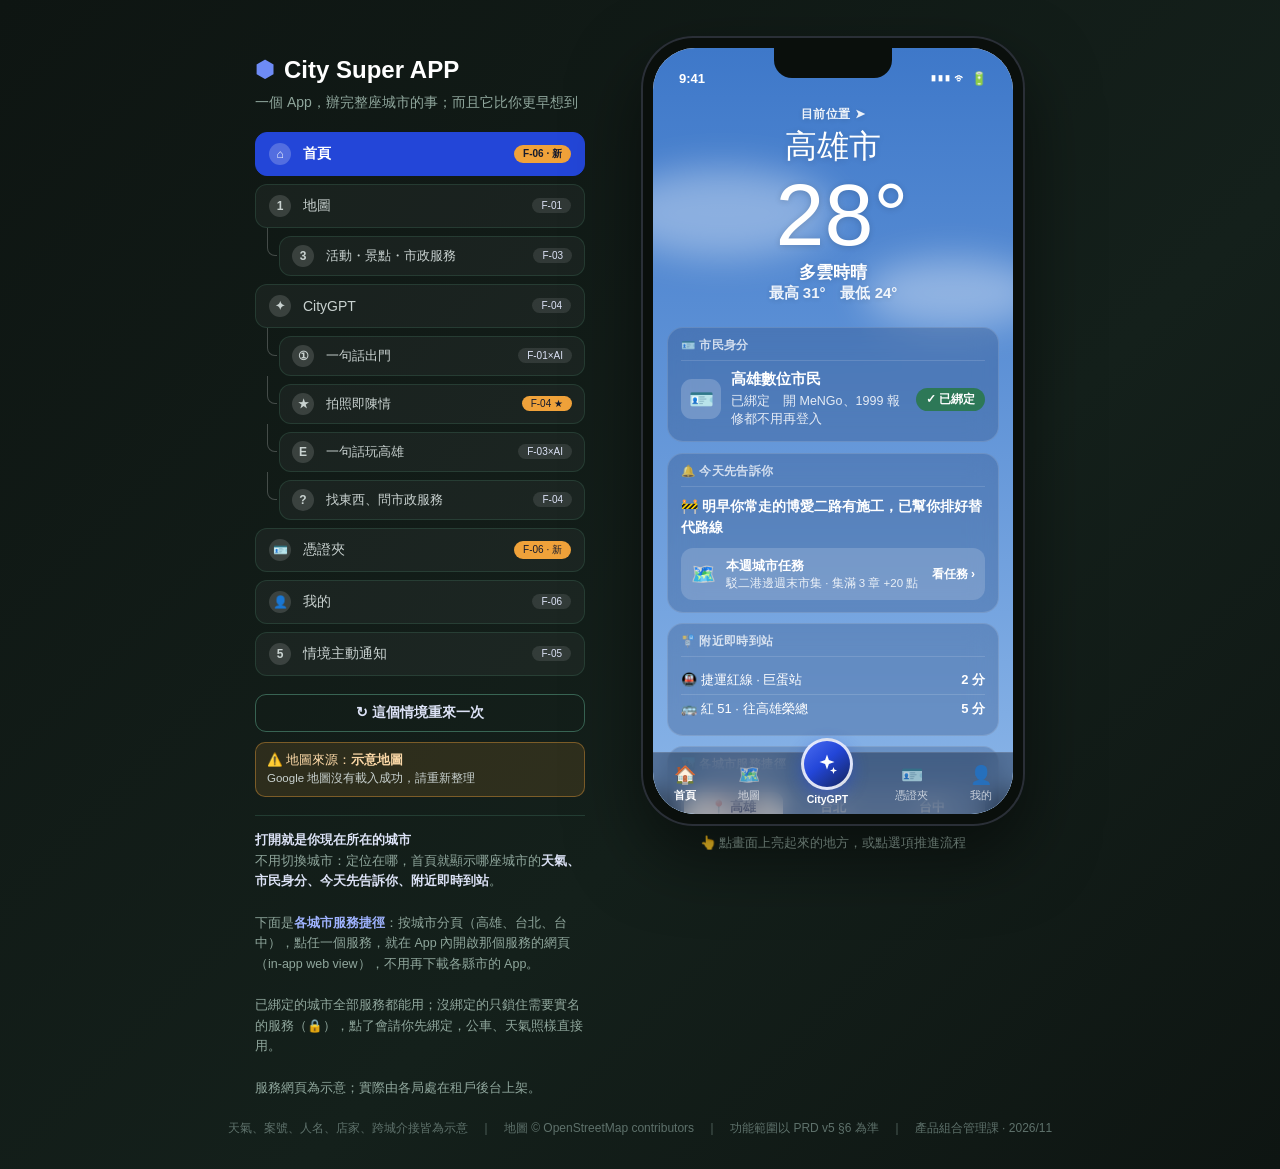
==== v15/index.html @ 745fcd4d "新增 v15 預覽（/v15/）：各城市服務捷徑沿用新版型、顏色換回藍色玻璃；其他版本不動" ====
<!DOCTYPE html>
<html lang="zh-Hant">
<head>
<meta charset="UTF-8">
<meta name="viewport" content="width=device-width,initial-scale=1.0">
<meta name="robots" content="noindex, nofollow">
<title>City Super APP · 第一版 MVP 互動示意</title>
<link rel="stylesheet" href="base.css">
<link rel="stylesheet" href="motion.css">
<link rel="stylesheet" href="app.css">
<link rel="stylesheet" href="chat.css">
<link rel="stylesheet" href="skin.css">
</head>
<body class="app-body">
<div class="stage">
  <aside class="side">
    <div class="side-brand"><span class="logo">⬢</span> City Super APP</div>
    <p class="side-tag">一個 App，辦完整座城市的事；而且它比你更早想到</p>
    <nav class="side-nav" id="sideNav"></nav>
    <div class="side-ctrl"><button id="btnReplay">↻ 這個情境重來一次</button></div>
    <div class="side-note" id="sideNote"></div>
  </aside>
  <div class="phone-wrap">
    <div class="phone" id="phone">
      <div class="notch"></div>
      <div class="scr" id="screen"></div>
    </div>
    <div class="phone-hint" id="hint">👆 點畫面上亮起來的地方，或點選項推進流程</div>
  </div>
</div>
<footer class="app-foot">天氣、案號、人名、店家、跨城介接皆為示意　｜　地圖 © OpenStreetMap contributors　｜　功能範圍以 PRD v5 §6 為準　｜　產品組合管理課 · 2026/11</footer>
<script src="../maps_key.js"></script>
<script src="core.js"></script>
<script src="city_wallet_me.js"></script>
<script src="screens.js"></script>
<script src="quest.js"></script>
<script src="ask.js"></script>
<script src="gmap.js"></script>
<script src="gmap_scenes.js"></script>
<script src="boot.js"></script>
</body>
</html>
---- v15/base.css ----
/* City Super APP · MVP 六件事畫面示意
   設計 token 對齊 CityGPT 設計系統：主色翠綠 #2346D8、深藍 #13235A、PingFang TC */
:root{
  --green:#2346D8; --green-d:#1C3BB8; --green-bg:#E8EDFF;
  --blue:#2E7DF2; --blue-d:#1B5FC4; --blue-bg:#EAF2FE;
  --red:#E05A6F; --red-bg:#FCEBEE; --orange:#F0922A; --orange-bg:#FDF0E2;
  --navy:#13235A; --navy2:#1A2F6E; --ink:#1E293B; --slate:#475569; --mute:#64748B;
  --line:#E2E8F0; --card:#F8FAFC; --bg:#0F172A;
}
*{box-sizing:border-box;margin:0;padding:0}
body{font-family:"PingFang TC","Noto Sans TC","Microsoft JhengHei",sans-serif;background:var(--bg);color:#fff;-webkit-font-smoothing:antialiased}
.page-head{max-width:1280px;margin:0 auto;padding:48px 32px 8px}
.eyebrow{color:var(--green);font-weight:700;letter-spacing:.12em;font-size:13px}
.page-head h1{font-size:34px;margin:10px 0 8px}
.page-head p{color:#AEBBDD;font-size:15px}
.grid{max-width:1280px;margin:0 auto;padding:28px 32px 24px;display:grid;grid-template-columns:repeat(3,1fr);gap:36px 28px}
.page-foot{max-width:1280px;margin:0 auto;padding:8px 32px 48px;color:#64748B;font-size:12px}

/* 單一畫面模式（截圖用） */
body.only{background:transparent}
body.only .page-head,body.only .page-foot,body.only .caption{display:none}
body.only .grid{display:block;padding:0;max-width:none}
body.only .item{width:384px}

.item{display:flex;flex-direction:column;align-items:center}
.phone{width:384px;height:790px;border-radius:52px;background:#0B1022;padding:12px;box-shadow:0 0 0 2px #2A3557,0 24px 60px rgba(0,0,0,.45);position:relative}
.scr{width:100%;height:100%;border-radius:42px;overflow:hidden;background:#fff;color:var(--ink);position:relative;display:flex;flex-direction:column}
.notch{position:absolute;top:12px;left:50%;transform:translateX(-50%);width:118px;height:30px;background:#0B1022;border-radius:0 0 18px 18px;z-index:5}
.sb{height:44px;flex:none;display:flex;justify-content:space-between;align-items:flex-end;padding:0 26px 6px;font-size:13px;font-weight:700;color:var(--ink);z-index:4}
.sb.light{color:#fff}
.body{flex:1;overflow:hidden;position:relative;display:flex;flex-direction:column}
.tabs{height:62px;flex:none;border-top:1px solid var(--line);display:flex;justify-content:space-around;align-items:center;font-size:10.5px;color:var(--mute);background:#fff}
.tabs div{display:flex;flex-direction:column;align-items:center;gap:3px}
.tabs i{font-style:normal;font-size:18px}
.tabs .on{color:var(--green-d);font-weight:700}

/* 通用元件 */
.ttl{font-size:19px;font-weight:800;padding:6px 18px 2px}
.sub{font-size:12.5px;color:var(--mute);padding:0 18px 10px}
.card{background:#fff;border:1px solid var(--line);border-radius:16px;padding:12px 14px;box-shadow:0 2px 8px rgba(15,23,42,.06)}
.pill{display:inline-flex;align-items:center;gap:4px;border-radius:999px;padding:3px 9px;font-size:11px;font-weight:700}
.p-green{background:var(--green-bg);color:var(--green-d)} .p-blue{background:var(--blue-bg);color:var(--blue-d)}
.p-red{background:var(--red-bg);color:#B83A52} .p-orange{background:var(--orange-bg);color:#C06A12} .p-gray{background:#EEF2F7;color:var(--slate)}
.btn{display:flex;align-items:center;justify-content:center;gap:6px;border-radius:14px;height:46px;font-weight:800;font-size:15px}
.btn-green{background:var(--green);color:#fff} .btn-ghost{background:#fff;color:var(--green-d);border:1.5px solid var(--green)}
.btn-red{background:#fff;color:#B83A52;border:1.5px solid var(--red)}
.row{display:flex;align-items:center;gap:8px}
.mt6{margin-top:6px}.mt8{margin-top:8px}.mt10{margin-top:10px}.mt12{margin-top:12px}
.small{font-size:11.5px;color:var(--mute)}
.src{font-size:10.5px;color:var(--mute);margin-top:6px}
.src b{color:var(--green-d)}

/* F-01 地圖 */
.map{position:absolute;inset:0;background-size:cover;background-position:center}
.map::after{content:"";position:absolute;inset:0;background:linear-gradient(180deg,rgba(255,255,255,.0) 40%,rgba(255,255,255,.0) 100%)}
.map svg{position:absolute;inset:0;width:100%;height:100%}
.search{position:absolute;top:8px;left:14px;right:14px;background:#fff;border-radius:16px;box-shadow:0 6px 20px rgba(15,23,42,.18);padding:10px 12px;z-index:3}
.search .l{display:flex;align-items:center;gap:8px;font-size:13.5px;padding:3px 0}
.dot{width:10px;height:10px;border-radius:50%}
.sheet{position:absolute;left:0;right:0;bottom:0;background:#fff;border-radius:22px 22px 0 0;box-shadow:0 -8px 24px rgba(15,23,42,.15);padding:10px 16px 14px;z-index:3}
.grab{width:42px;height:5px;border-radius:3px;background:#CBD5E1;margin:0 auto 10px}
.route{border:1.5px solid var(--line);border-radius:14px;padding:10px 12px;margin-top:8px}
.route.best{border-color:var(--green);background:#EEF2FF}
.leg{display:inline-flex;align-items:center;gap:3px;border-radius:7px;padding:2px 6px;font-size:11.5px;font-weight:800;color:#fff}
.eta{font-size:22px;font-weight:900;color:var(--ink)}
.live{color:var(--green-d);font-weight:800;font-size:12px}

/* F-02 乘車碼 */
.ticket{margin:4px 16px 0;border-radius:22px;background:linear-gradient(160deg,#1A2F6E,#13235A);color:#fff;padding:16px;position:relative;overflow:hidden}
.ticket::before{content:"";position:absolute;right:-40px;top:-40px;width:160px;height:160px;border-radius:50%;background:rgba(35,70,216,.25)}
.qrbox{background:#fff;border-radius:18px;margin:14px auto 0;width:236px;padding:14px;position:relative}
.qr{display:grid;grid-template-columns:repeat(25,1fr);gap:0;width:208px;height:208px}
.qr i{display:block}
.qr i.on{background:#0F172A}
.ring{position:absolute;right:-14px;top:-14px;width:54px;height:54px;border-radius:50%;background:conic-gradient(var(--green) 0 70%,#E2E8F0 70% 100%);display:flex;align-items:center;justify-content:center}
.ring span{width:42px;height:42px;border-radius:50%;background:#fff;display:flex;align-items:center;justify-content:center;font-weight:900;color:var(--green-d);font-size:15px}

/* F-03 活動頁 */
.hero-img{height:150px;background-size:cover;background-position:center;position:relative}
.hero-img .tag{position:absolute;left:14px;bottom:12px}
.tiles{display:grid;grid-template-columns:repeat(3,1fr);gap:8px;margin-top:10px}
.tile{border-radius:14px;padding:10px 6px;text-align:center;font-size:11.5px;font-weight:700;background:var(--card);border:1px solid var(--line)}
.tile b{display:block;font-size:20px;margin-bottom:3px}
.toast{position:absolute;left:16px;right:16px;bottom:74px;background:var(--navy);color:#fff;border-radius:16px;padding:12px 14px;box-shadow:0 10px 26px rgba(15,23,42,.35);z-index:6;font-size:13px}

/* F-04 對話 */
.chat{flex:1;padding:6px 14px;display:flex;flex-direction:column;gap:9px;background:#F6F8FB}
.me{align-self:flex-end;background:var(--green);color:#fff;border-radius:18px 18px 4px 18px;padding:9px 12px;font-size:13.5px;max-width:78%}
.ai{align-self:flex-start;background:#fff;border:1px solid var(--line);border-radius:18px 18px 18px 4px;padding:10px 12px;font-size:13px;max-width:88%;line-height:1.5}
.ai .who{font-size:10.5px;font-weight:800;color:var(--green-d);margin-bottom:3px}
.lost{display:flex;gap:9px;align-items:center;border:1px solid var(--line);border-radius:12px;padding:8px;margin-top:7px;background:#fff}
.lost .ic{width:36px;height:36px;border-radius:10px;background:#EEF2F7;display:flex;align-items:center;justify-content:center;font-size:18px}
.inputbar{flex:none;display:flex;gap:8px;align-items:center;padding:8px 12px;border-top:1px solid var(--line);background:#fff}
.inputbar .box{flex:1;height:38px;border-radius:19px;background:#F1F5F9;display:flex;align-items:center;padding:0 14px;font-size:12.5px;color:var(--mute)}
.mic{width:38px;height:38px;border-radius:50%;background:var(--green);color:#fff;display:flex;align-items:center;justify-content:center;font-size:17px}
.fallback{display:flex;gap:6px;margin-top:8px}
.fallback span{flex:1;text-align:center;border-radius:10px;padding:7px 4px;font-size:11.5px;font-weight:800}

/* F-05 鎖定畫面 */
.lock{position:absolute;inset:0;background:linear-gradient(170deg,#1A2F6E 0%,#0E1B48 55%,#132B5A 100%)}
.clock{color:#fff;text-align:center;margin-top:46px}
.clock .d{font-size:14px;opacity:.85}
.clock .t{font-size:72px;font-weight:300;letter-spacing:-2px;line-height:1}
.noti{margin:0 12px 10px;background:rgba(255,255,255,.92);border-radius:20px;padding:11px 13px;color:var(--ink);box-shadow:0 8px 20px rgba(0,0,0,.25)}
.noti .h{display:flex;align-items:center;gap:7px;font-size:11.5px;color:var(--mute);font-weight:700}
.noti .h .app{width:22px;height:22px;border-radius:6px;background:var(--green);color:#fff;display:flex;align-items:center;justify-content:center;font-size:12px;font-weight:900}
.noti .t{font-weight:800;font-size:14px;margin-top:6px}
.noti .c{font-size:12.5px;color:var(--slate);margin-top:3px;line-height:1.45}
.noti .acts{display:flex;gap:6px;margin-top:9px}
.noti .acts span{flex:1;text-align:center;background:#EEF2F7;border-radius:10px;padding:7px 2px;font-size:12px;font-weight:800;color:var(--ink)}
.noti .acts span.pri{background:var(--green);color:#fff}

/* F-06 綁定 */
.citysw{display:flex;gap:8px;padding:0 16px;margin-top:2px}
.city{flex:1;border-radius:14px;padding:10px;border:1.5px solid var(--line);font-size:13px;font-weight:800;background:#fff}
.city.on{border-color:var(--green);background:#EEF2FF}
.mini{display:grid;grid-template-columns:repeat(4,1fr);gap:8px;padding:12px 16px 0}
.mini div{text-align:center;font-size:11px;font-weight:700;color:var(--slate)}
.mini b{display:flex;width:54px;height:54px;margin:0 auto 5px;border-radius:16px;align-items:center;justify-content:center;font-size:24px;background:var(--card);border:1px solid var(--line)}
.scrim{position:absolute;inset:0;background:rgba(15,23,42,.45);z-index:5}
.bsheet{position:absolute;left:0;right:0;bottom:0;background:#fff;border-radius:24px 24px 0 0;padding:12px 18px 18px;z-index:6}
.field{display:flex;justify-content:space-between;align-items:center;border-bottom:1px solid var(--line);padding:8px 0;font-size:13px}
.field .ok{color:var(--green-d);font-weight:800}
.field .no{color:var(--mute)}

/* 說明欄 */
.caption{width:384px;margin-top:16px}
.cap-h{display:flex;align-items:center;gap:8px}
.cap-f{background:var(--green);color:#fff;border-radius:8px;padding:2px 8px;font-weight:900;font-size:13px}
.cap-t{font-size:18px;font-weight:800}
.cap-d{color:#C7D2EE;font-size:13.5px;margin-top:8px;line-height:1.55}
.cap-k{margin-top:8px;font-size:12.5px;color:#8FA0C8;line-height:1.55}
.cap-k b{color:#9FB3FF}
---- v15/motion.css ----
/* City Super APP · MVP 六件事動態版（疊在 mvp.css 之上）
   動畫原則：只動 transform 與 opacity；進場 ease-out；UI 動畫 < 300ms，流程節奏另外控制。 */
:root{ --eo:cubic-bezier(.23,1,.32,1); --io:cubic-bezier(.77,0,.175,1); --dr:cubic-bezier(.32,.72,0,1); }

.live-head{display:flex;align-items:flex-end;justify-content:space-between;gap:24px;flex-wrap:wrap}
.live-ctrl{display:flex;gap:10px}
.live-ctrl button{font-family:inherit;font-size:14px;font-weight:800;border-radius:12px;padding:10px 16px;border:1.5px solid #2346D8;background:transparent;color:#9FB3FF;cursor:pointer;transition:transform .12s var(--eo)}
.live-ctrl button.pri{background:#2346D8;color:#fff}
.live-ctrl button:active{transform:scale(.97)}

/* 每支手機下方的步驟列 */
.steps{width:384px;margin-top:14px;display:flex;gap:6px}
.steps i{flex:1;height:4px;border-radius:2px;background:#2A3557;overflow:hidden;position:relative}
.steps i.done{background:#2346D8}
.steps i.on::after{content:"";position:absolute;inset:0;background:#2346D8;transform-origin:left;animation:stepfill var(--d,1800ms) linear forwards}
@keyframes stepfill{from{transform:scaleX(0)}to{transform:scaleX(1)}}
.steplab{width:384px;margin-top:8px;min-height:22px;font-size:14px;font-weight:800;color:#fff}
.steplab small{color:#9FB3FF;font-weight:900;margin-right:6px}
.replay{margin-top:10px;font-family:inherit;font-size:12.5px;font-weight:800;color:#AEBBDD;background:transparent;border:1px solid #2A3557;border-radius:10px;padding:6px 12px;cursor:pointer}
.replay:active{transform:scale(.97)}

/* 通用進場 */
.fx{opacity:0;transform:translateY(10px);transition:opacity .32s var(--eo),transform .32s var(--eo)}
.fx.in{opacity:1;transform:none}
.fx-up{transform:translateY(105%);transition:transform .42s var(--dr)}
.fx-up.in{transform:none}
.fx-down{opacity:0;transform:translateY(-18px) scale(.97);transition:opacity .3s var(--eo),transform .3s var(--eo)}
.fx-down.in{opacity:1;transform:none}
.fx-pop{opacity:0;transform:scale(.6);transition:opacity .22s var(--eo),transform .32s cubic-bezier(.34,1.56,.64,1)}
.fx-pop.in{opacity:1;transform:none}
.fx-right{transform:translateX(100%);transition:transform .38s var(--dr)}
.fx-right.in{transform:none}
.press{transform:scale(.96);transition:transform .1s var(--eo)}
.glow{box-shadow:0 0 0 4px rgba(35,70,216,.35)}
.pulse{animation:pulse 1.1s var(--eo) infinite}
@keyframes pulse{0%{box-shadow:0 0 0 0 rgba(35,70,216,.55)}100%{box-shadow:0 0 0 14px rgba(35,70,216,0)}}

/* F-01 */
.route-path{stroke-dasharray:1;stroke-dashoffset:1;transition:stroke-dashoffset 1.1s var(--io)}
.route-path.in{stroke-dashoffset:0}
.caret{display:inline-block;width:2px;height:15px;background:#2346D8;margin-left:2px;vertical-align:-2px;animation:blink 1s steps(1) infinite}
@keyframes blink{50%{opacity:0}}
.eta-tick{transition:color .2s}

/* F-02 */
.qr{transition:opacity .18s var(--eo)}
.qr.flash{opacity:.15}
.offline-bar{position:absolute;left:0;right:0;top:0;height:64px;z-index:6;background:#13235A;color:#fff;padding:0 18px;display:flex;align-items:center;font-size:13.5px;font-weight:800}
.tog{width:44px;height:26px;border-radius:13px;background:#CBD5E1;position:relative;transition:background .2s}
.tog::after{content:"";position:absolute;left:3px;top:3px;width:20px;height:20px;border-radius:50%;background:#fff;transition:transform .22s var(--eo)}
.tog.on{background:#2346D8}.tog.on::after{transform:translateX(18px)}
.shot{position:absolute;inset:0;background:#fff;opacity:0;z-index:7;pointer-events:none;transition:opacity .12s}
.shot.in{opacity:.85}

/* F-03 */
.pin{position:absolute;transform-origin:50% 100%}
.pin b{display:flex;align-items:center;justify-content:center;width:34px;height:34px;border-radius:50% 50% 50% 0;transform:rotate(-45deg);box-shadow:0 4px 10px rgba(0,0,0,.25)}
.pin b span{transform:rotate(45deg);font-size:16px}
.pin .lab{position:absolute;left:40px;top:4px;white-space:nowrap;background:#fff;border-radius:8px;padding:3px 8px;font-size:11.5px;font-weight:800;box-shadow:0 3px 10px rgba(0,0,0,.18)}
.page{position:absolute;inset:0;background:#fff;z-index:5;display:flex;flex-direction:column}
.stamp{transition:transform .25s cubic-bezier(.34,1.56,.64,1),background .2s}
.stamp.got{background:#E8EDFF;border-color:#2346D8;transform:scale(1.04)}

/* F-04 */
.chat{overflow-y:auto;scrollbar-width:none}
.chat::-webkit-scrollbar{display:none}
.typing{align-self:flex-start;background:#fff;border:1px solid #E2E8F0;border-radius:16px;padding:10px 14px;display:flex;gap:4px}
.typing i{width:6px;height:6px;border-radius:50%;background:#94A3B8;animation:tdot 1s infinite}
.typing i:nth-child(2){animation-delay:.15s}.typing i:nth-child(3){animation-delay:.3s}
@keyframes tdot{0%,60%,100%{transform:none;opacity:.5}30%{transform:translateY(-4px);opacity:1}}
.wave{display:flex;align-items:center;gap:3px;height:20px}
.wave i{width:3px;border-radius:2px;background:#2346D8;animation:wv .8s ease-in-out infinite}
.wave i:nth-child(2n){animation-delay:.12s}.wave i:nth-child(3n){animation-delay:.24s}
@keyframes wv{0%,100%{height:5px}50%{height:18px}}
.photo{width:150px;height:100px;border-radius:12px;background-size:cover;background-position:center}

/* F-05 */
.notis{display:flex;flex-direction:column}
.shake{animation:shake .4s var(--eo)}
@keyframes shake{0%,100%{transform:none}25%{transform:translateX(-3px)}75%{transform:translateX(3px)}}

/* F-06 */
.mini div b{transition:transform .2s var(--eo)}
.swap{opacity:0;transform:scale(.85)}
.mini div{transition:opacity .2s var(--eo),transform .2s var(--eo)}
.city{transition:border-color .2s,background .2s}
.chk{transition:opacity .2s,transform .25s cubic-bezier(.34,1.56,.64,1);opacity:0;transform:scale(.4)}
.chk.in{opacity:1;transform:none}
.miniapp{position:absolute;inset:0;z-index:8;background:#fff;display:flex;flex-direction:column}
.miniapp .bar{background:#13235A;color:#fff;padding:12px 16px;font-weight:800;font-size:14px;display:flex;align-items:center;gap:8px}

@media (prefers-reduced-motion: reduce){
  .fx,.fx-up,.fx-down,.fx-pop,.fx-right,.route-path,.chk{transition:opacity .2s !important;transform:none !important}
  .pulse,.wave i,.typing i,.shake{animation:none !important}
}
@media (max-width:1240px){ .grid{grid-template-columns:repeat(2,1fr)} }
@media (max-width:840px){ .grid{grid-template-columns:1fr} }

/* 動態版單支模式：深色背景，步驟文字才看得見（靜態版的透明背景是給截圖用） */
body.only{background:#0F172A;display:flex;justify-content:center;padding:28px 0}
body.only .steps,body.only .steplab{display:flex}
body.only .steplab{display:block}
---- v15/app.css ----
/* City Super APP · MVP 單手機互動示意（疊在 base.css / motion.css 之上）
   版面參考 demo_mockup_v2：左側情境清單＋中間一支可操作的手機。
   首頁城市切換參考 Apple 天氣；憑證夾參考 Apple 錢包。
   動畫只動 transform 與 opacity，尊重 prefers-reduced-motion。 */

/* ---------- 舞台 ---------- */
body.app-body{background:radial-gradient(1200px 700px at 70% 20%,#16302A 0%,#0B1513 55%,#070D0C 100%);min-height:100vh}
.stage{max-width:1180px;margin:0 auto;padding:36px 32px 12px;display:flex;gap:56px;justify-content:center;align-items:flex-start}
.side{width:330px;flex:none;padding-top:20px}
.side-brand{font-size:24px;font-weight:800;display:flex;align-items:center;gap:10px}
.side-brand .logo{color:#7C8CFF;font-size:22px}
.side-tag{color:#9FB2AC;font-size:14px;margin:8px 0 18px;line-height:1.55}
.side-nav{display:flex;flex-direction:column;gap:8px}
.nav-it{display:flex;align-items:center;gap:12px;width:100%;text-align:left;font-family:inherit;color:#E6EEF0;background:rgba(255,255,255,.03);border:1px solid rgba(255,255,255,.12);border-radius:12px;padding:11px 14px;font-size:15px;cursor:pointer;transition:background .18s,border-color .18s,transform .12s var(--eo)}
.nav-it:hover{background:rgba(255,255,255,.07)}
.nav-it:active{transform:scale(.98)}
.nav-it.on{border-color:#2346D8;background:rgba(35,70,216,.14)}
.nav-it .no{width:26px;height:26px;border-radius:50%;border:1px solid rgba(255,255,255,.3);display:flex;align-items:center;justify-content:center;font-size:12px;flex:none}
.nav-it.on .no{background:#2346D8;border-color:#2346D8;color:#fff}
.nav-it .tag{margin-left:auto;font-size:11px;color:#C9D6D2;background:rgba(255,255,255,.1);border-radius:999px;padding:2px 9px;white-space:nowrap}
.nav-it .tag.new{background:#2346D8;color:#fff}
.side-ctrl{display:flex;gap:8px;margin-top:18px}
.side-ctrl button{flex:1;font-family:inherit;font-size:13.5px;font-weight:800;border-radius:11px;padding:9px 6px;border:1.5px solid #2346D8;background:transparent;color:#9FB3FF;cursor:pointer;transition:transform .12s var(--eo)}
.side-ctrl button.pri{background:#2346D8;color:#fff}
.side-ctrl button:active{transform:scale(.97)}
.side-note{margin-top:18px;border-top:1px solid rgba(255,255,255,.12);padding-top:14px;color:#B9C8C3;font-size:13.5px;line-height:1.65}
.side-note b{color:#fff}
.side-note .k{color:#9FB3FF;font-weight:800}
.phone-wrap{display:flex;flex-direction:column;align-items:center}
.phone-wrap .steps,.phone-wrap .steplab{width:384px}
.phone-hint{margin-top:8px;color:#8FA39D;font-size:13px}
.app-foot{max-width:1180px;margin:0 auto;padding:10px 32px 32px;color:#5E716B;font-size:12px;text-align:center}

/* ---------- 手指示意 ---------- */
.finger{position:absolute;left:0;top:0;width:46px;height:46px;margin:-23px 0 0 -23px;border-radius:50%;background:rgba(255,255,255,.55);border:2px solid rgba(15,23,42,.18);box-shadow:0 4px 14px rgba(0,0,0,.25);pointer-events:none;z-index:50;opacity:0;transition:transform .5s var(--io),opacity .2s var(--eo)}
.finger.show{opacity:1}
.finger::after{content:"";position:absolute;inset:8px;border-radius:50%;background:rgba(255,255,255,.7);transition:transform .12s var(--eo)}
.finger.down::after{transform:scale(.6)}
.finger.drag{transition:transform .6s cubic-bezier(.45,0,.2,1),opacity .2s}

/* ---------- 首頁：城市頁（Apple 天氣式） ---------- */
.wx{position:absolute;inset:0;overflow:hidden;color:#fff}
.wx-bg{position:absolute;inset:0;opacity:0;transition:opacity .25s linear}
.wx-bg.on{opacity:1}
.wx-bg .cloud{position:absolute;border-radius:50%;background:rgba(255,255,255,.35);filter:blur(18px);animation:drift 14s ease-in-out infinite alternate}
.wx-bg .rain{position:absolute;inset:0;background-image:repeating-linear-gradient(105deg,rgba(255,255,255,0) 0 14px,rgba(255,255,255,.18) 14px 15px,rgba(255,255,255,0) 15px 34px);animation:rain .9s linear infinite;opacity:.7}
@keyframes drift{from{transform:translateX(-20px)}to{transform:translateX(30px)}}
@keyframes rain{from{transform:translateY(-34px)}to{transform:translateY(0)}}
.pager{position:absolute;inset:0;display:flex;overflow-x:auto;overflow-y:hidden;scroll-snap-type:x mandatory;scrollbar-width:none;cursor:grab;touch-action:pan-x pan-y}
.pager::-webkit-scrollbar{display:none}
.pager.dragging{scroll-snap-type:none;cursor:grabbing}
.cpage{flex:0 0 100%;height:100%;scroll-snap-align:start;overflow-y:auto;scrollbar-width:none;padding:0 14px 150px;user-select:none}
.cpage::-webkit-scrollbar{display:none}
.wx .sb{color:#fff}
.chead{text-align:center;padding:14px 0 14px;text-shadow:0 1px 6px rgba(0,0,0,.15)}
.chead .loc{font-size:12px;font-weight:700;opacity:.9;letter-spacing:.04em}
.chead .cname{font-size:32px;font-weight:500;margin-top:2px}
.chead .temp{font-size:88px;font-weight:200;line-height:1;margin:2px 0 2px 18px}
.chead .cond{font-size:17px;font-weight:600}
.chead .hl{font-size:15px;font-weight:600;opacity:.9}
.mod{background:rgba(16,36,82,.22);border:1px solid rgba(255,255,255,.14);border-radius:16px;padding:10px 13px 12px;margin-top:10px;-webkit-backdrop-filter:blur(14px);backdrop-filter:blur(14px)}
.mod .mh{font-size:11.5px;font-weight:700;opacity:.75;letter-spacing:.04em;padding-bottom:7px;border-bottom:1px solid rgba(255,255,255,.18);margin-bottom:9px}
.mod .big{font-size:15px;font-weight:800}
.mod .sm{font-size:12.5px;opacity:.85;margin-top:3px;line-height:1.5}
.idrow{display:flex;align-items:center;gap:10px}
.idrow .badge{width:40px;height:40px;border-radius:11px;display:flex;align-items:center;justify-content:center;font-size:20px;background:rgba(255,255,255,.2);flex:none}
.idrow .st{margin-left:auto;font-size:11.5px;font-weight:800;border-radius:999px;padding:4px 10px;white-space:nowrap}
.st.ok{background:#2346D8;color:#fff}
.st.need{background:#fff;color:#13235A}
.st.guest{background:rgba(255,255,255,.22);color:#fff}
.svc{display:grid;grid-template-columns:repeat(3,1fr);gap:10px 6px}
.svc div{text-align:center;font-size:11.5px;font-weight:600;position:relative}
.svc b{display:flex;width:48px;height:48px;margin:0 auto 4px;border-radius:14px;background:rgba(255,255,255,.2);align-items:center;justify-content:center;font-size:22px}
.svc .lk{position:absolute;top:-4px;right:14px;font-size:10px;background:#fff;color:#13235A;border-radius:999px;padding:1px 5px;font-weight:800}
.trow{display:flex;align-items:center;gap:8px;font-size:13px;padding:5px 0}
.trow + .trow{border-top:1px solid rgba(255,255,255,.14)}
.trow .eta2{margin-left:auto;font-weight:800}
.cfoot{font-size:10.5px;opacity:.65;text-align:center;margin-top:12px}
.wx-bar{position:absolute;left:0;right:0;bottom:62px;height:46px;display:flex;align-items:center;justify-content:space-between;padding:0 18px;z-index:4;background:rgba(10,24,58,.32);border-top:1px solid rgba(255,255,255,.12);-webkit-backdrop-filter:blur(14px);backdrop-filter:blur(14px)}
.wx-bar .ic{width:34px;height:34px;display:flex;align-items:center;justify-content:center;border-radius:50%;cursor:pointer;color:#fff;transition:transform .12s var(--eo),background .15s}
.wx-bar .ic:active{transform:scale(.9)}
.wx-bar .ic:hover{background:rgba(255,255,255,.12)}
.dots{display:flex;align-items:center;gap:7px}
.dots i{width:7px;height:7px;border-radius:50%;background:rgba(255,255,255,.4);transition:background .2s,transform .2s var(--eo)}
.dots i.on{background:#fff;transform:scale(1.15)}
.dots i.arrow{width:auto;height:auto;background:none;font-style:normal;font-size:10px;color:rgba(255,255,255,.45)}
.dots i.arrow.on{color:#fff}
.tabs.dark{background:rgba(6,14,32,.38);border-top:1px solid rgba(255,255,255,.12);color:rgba(255,255,255,.7);position:absolute;left:0;right:0;bottom:0;z-index:4;-webkit-backdrop-filter:blur(12px);backdrop-filter:blur(12px)}
.tabs.dark .on{color:#fff}

/* 城市清單（Apple 天氣的清單頁） */
.clist{position:absolute;inset:0;background:#05070D;z-index:10;color:#fff;display:flex;flex-direction:column;opacity:0;pointer-events:none;transform:scale(1.03);transition:opacity .26s var(--eo),transform .3s var(--eo)}
.clist.in{opacity:1;pointer-events:auto;transform:none}
.clist .sb{color:#fff}
.cl-top{display:flex;align-items:center;padding:4px 18px 0}
.cl-top h2{font-size:30px;font-weight:800}
.cl-top .more{margin-left:auto;width:30px;height:30px;border-radius:50%;border:1.5px solid rgba(255,255,255,.6);display:flex;align-items:center;justify-content:center;font-size:14px;font-weight:900}
.cl-search{margin:10px 16px 6px;height:38px;border-radius:11px;background:rgba(255,255,255,.12);display:flex;align-items:center;gap:8px;padding:0 12px;font-size:14px;color:rgba(255,255,255,.55);cursor:text}
.cl-search b{color:#fff;font-weight:600}
.cl-search .cancel{margin-left:auto;color:#9FB3FF;font-weight:700;font-size:13px;display:none}
.cl-search.typing .cancel{display:block}
.cl-cards{flex:1;overflow-y:auto;padding:4px 16px 20px;scrollbar-width:none}
.cl-cards::-webkit-scrollbar{display:none}
.ccard{position:relative;height:108px;border-radius:18px;margin-top:10px;padding:12px 15px;display:flex;overflow:hidden;cursor:pointer;transition:transform .14s var(--eo),opacity .3s var(--eo)}
.ccard:active{transform:scale(.97)}
.ccard .l{flex:1;display:flex;flex-direction:column}
.ccard .n{font-size:20px;font-weight:800}
.ccard .s{font-size:12px;font-weight:600;opacity:.9}
.ccard .c{margin-top:auto;font-size:12.5px;font-weight:600}
.ccard .r{display:flex;flex-direction:column;align-items:flex-end}
.ccard .t{font-size:44px;font-weight:300;line-height:1}
.ccard .hl{margin-top:auto;font-size:12px;font-weight:600}
.ccard .idt{position:absolute;left:15px;bottom:31px;font-size:11px;font-weight:800;background:rgba(0,0,0,.18);border-radius:999px;padding:2px 8px}
.ccard.enter{opacity:0;transform:translateY(14px) scale(.96)}
.cl-results{padding:0 16px;display:none}
.cl-results.in{display:block}
.res{padding:12px 4px;border-bottom:1px solid rgba(255,255,255,.12);font-size:15px;cursor:pointer}
.res small{display:block;font-size:11.5px;color:rgba(255,255,255,.55);margin-top:2px}
.cl-dim{transition:opacity .2s}
.cl-dim.off{opacity:.15}
.zoom{position:absolute;z-index:12;border-radius:18px;transform-origin:0 0;transition:transform .42s var(--dr),opacity .25s var(--eo),border-radius .42s var(--dr);pointer-events:none}
/* 新增城市預覽（Apple 天氣的「加入」頁） */
.preview{position:absolute;inset:0;z-index:14;border-radius:0;overflow:hidden;color:#fff;transform:translateY(100%);transition:transform .42s var(--dr)}
.preview.in{transform:none}
.preview .pv-top{position:absolute;top:44px;left:0;right:0;display:flex;justify-content:space-between;padding:6px 18px;font-size:15px;font-weight:700;z-index:2}
.preview .pv-top span{cursor:pointer;padding:4px 2px}
.preview .cpage{position:absolute;inset:0;padding-top:48px;padding-bottom:30px}

/* ---------- 憑證夾（Apple 錢包式） ---------- */
.wal{position:absolute;inset:0;background:#EEF1F6;display:flex;flex-direction:column}
.wal-top{display:flex;align-items:center;padding:2px 18px 6px}
.wal-top h2{font-size:28px;font-weight:900;color:var(--ink)}
.wal-top .plus{margin-left:auto;width:32px;height:32px;border-radius:50%;background:#13235A;color:#fff;display:flex;align-items:center;justify-content:center;font-size:20px;font-weight:700;cursor:pointer;transition:transform .12s var(--eo)}
.wal-top .plus:active{transform:scale(.9)}
.wal-sub{font-size:12px;color:var(--mute);padding:0 18px 4px}
.stack{position:relative;flex:1;overflow:hidden}
.pass{position:absolute;left:14px;right:14px;top:0;height:206px;border-radius:16px;color:#fff;padding:14px 16px;box-shadow:0 6px 18px rgba(15,23,42,.22),inset 0 1px 0 rgba(255,255,255,.25);cursor:pointer;transition:transform .45s var(--dr),opacity .3s var(--eo);overflow:hidden}
.pass::before{content:"";position:absolute;right:-50px;top:-60px;width:180px;height:180px;border-radius:50%;background:rgba(255,255,255,.12)}
.pass .ph{display:flex;align-items:center;gap:8px;position:relative}
.pass .ph .iss{font-size:11.5px;font-weight:700;opacity:.85}
.pass .ph .nm{font-size:15.5px;font-weight:900}
.pass .ph .st2{margin-left:auto;font-size:11px;font-weight:800;border-radius:999px;padding:3px 9px;background:rgba(255,255,255,.22)}
.pass .pm{position:relative;margin-top:22px;display:flex;justify-content:space-between;align-items:flex-end}
.pass .pm .lb{font-size:10.5px;opacity:.75}
.pass .pm .vl{font-size:15px;font-weight:800;margin-top:2px}
.pass .chip{position:absolute;left:16px;bottom:16px;width:38px;height:28px;border-radius:6px;background:linear-gradient(135deg,#F6D776,#C99A2E);opacity:.9}
.pass .pno{position:absolute;right:16px;bottom:16px;font-size:12px;font-weight:700;letter-spacing:.12em;opacity:.85}
.pass.add{background:transparent !important;border:2px dashed #A9B6CC;color:#475569;box-shadow:none;display:flex;align-items:center;justify-content:center;flex-direction:column;gap:4px;height:120px}
.pass.add::before{display:none}
.pass.add b{font-size:15px}
.pass.add small{font-size:11.5px;color:var(--mute)}
.pass.deal{opacity:0}
.detail{position:absolute;left:14px;right:14px;top:218px;opacity:0;transform:translateY(16px);transition:opacity .3s var(--eo),transform .35s var(--eo);pointer-events:none}
.detail.in{opacity:1;transform:none;pointer-events:auto}
.detail .qrbox{margin:0 auto;width:200px;padding:12px}
.detail .qr{width:176px;height:176px}
.detail .ring{width:46px;height:46px;right:-12px;top:-12px}
.detail .ring span{width:36px;height:36px;font-size:13px}
.detail .qr-note{text-align:center;font-size:12px;color:var(--mute);margin-top:8px}
.dfields{background:#fff;border-radius:14px;padding:4px 14px;margin-top:10px;border:1px solid var(--line)}
.dfields .field{font-size:12.5px;color:var(--ink)}
.dfields .field:last-child{border-bottom:none}
.dbtns{display:flex;gap:8px;margin-top:10px}
.dbtns span{flex:1;text-align:center;border-radius:12px;padding:9px 4px;font-size:12.5px;font-weight:800;background:#fff;border:1px solid var(--line);color:var(--ink);cursor:pointer}
.dbtns span.pri{background:#13235A;color:#fff;border-color:#13235A}
.wal .toast{bottom:74px}
.wal .tabs{position:relative}
.sheet-list .opt{display:flex;align-items:center;gap:10px;border:1.5px solid var(--line);border-radius:14px;padding:11px 12px;margin-top:8px;cursor:pointer;transition:border-color .15s,background .15s,transform .12s var(--eo)}
.sheet-list .opt:active{transform:scale(.98)}
.sheet-list .opt.sel{border-color:var(--green);background:#EEF2FF}
.sheet-list .opt .ic{width:36px;height:36px;border-radius:10px;display:flex;align-items:center;justify-content:center;color:#fff;font-size:17px;flex:none}
.sheet-list .opt .tx{flex:1;font-size:14px;font-weight:800}
.sheet-list .opt .tx small{display:block;font-weight:600;font-size:11.5px;color:var(--mute);margin-top:1px}
.bsheet .note2{font-size:11px;color:#B45309;background:#FEF3C7;border-radius:10px;padding:6px 10px;margin-top:10px}

@media (hover:hover) and (pointer:fine){
  .ccard:hover{transform:translateY(-1px)}
}
@media (prefers-reduced-motion: reduce){
  .finger,.pass,.detail,.clist,.preview,.zoom,.ccard{transition:opacity .2s !important}
  .wx-bg .cloud,.wx-bg .rain{animation:none !important}
}
@media (max-width:900px){ .stage{flex-direction:column;align-items:center;gap:24px} .side{width:384px} }
/* 還沒出現（透明）的遮罩、toast 不可以擋住點擊 */
.fx:not(.in),.fx-down:not(.in),.fx-pop:not(.in){pointer-events:none}

/* ---------- 底部分頁：中間的「問{城市}」 ---------- */
.tabs{position:relative;z-index:4}
.tabs .ask{position:relative;top:-12px;color:var(--green-d);font-weight:800}
.tabs .ask i{width:52px;height:52px;border-radius:50%;background:linear-gradient(140deg,#4A6CF0 0%,#2346D8 45%,#13235A 100%);color:#fff;display:flex;align-items:center;justify-content:center;border:3px solid #fff;box-shadow:0 6px 16px rgba(35,70,216,.45);transition:transform .14s var(--eo)}
.tabs .ask:active i{transform:scale(.94)}
.tabs .ask.on i{box-shadow:0 0 0 4px rgba(35,70,216,.25),0 6px 16px rgba(35,70,216,.45)}
.tabs.dark .ask{color:#fff}
.tabs.dark .ask i{border-color:rgba(255,255,255,.85)}

/* ---------- 出門頁：路線 ↔ 活動・景點 ---------- */
.seg{position:absolute;left:50%;transform:translateX(-50%);z-index:3;display:flex;background:rgba(255,255,255,.96);border-radius:999px;padding:3px;box-shadow:0 4px 14px rgba(15,23,42,.16)}
.seg span{padding:6px 14px;border-radius:999px;font-size:12.5px;font-weight:800;color:var(--slate);cursor:pointer;white-space:nowrap;transition:background .18s,color .18s}
.seg span.on{background:var(--navy);color:#fff}

/* ---------- 我的 ---------- */
.mepg{background:#F2F4F8}
.me-scroll{position:relative;flex:1;overflow-y:auto;scrollbar-width:none;padding:0 14px}
.me-scroll::-webkit-scrollbar{display:none}
.me-hero{display:flex;align-items:center;gap:12px;background:linear-gradient(140deg,#1A2F6E,#13235A);color:#fff;border-radius:18px;padding:14px;margin-top:4px}
.me-hero .av{width:48px;height:48px;border-radius:50%;background:#2346D8;display:flex;align-items:center;justify-content:center;font-size:20px;font-weight:900}
.me-hero .nm{font-size:17px;font-weight:900}
.me-hero .small{color:#AEBBDD}
.me-h{font-size:12px;font-weight:800;color:var(--mute);margin:14px 4px 6px;letter-spacing:.04em}
.me-card{background:#fff;border-radius:16px;padding:0 12px;border:1px solid var(--line);transition:box-shadow .2s}
.me-row{display:flex;align-items:center;gap:10px;padding:10px 0}
.me-row + .me-row{border-top:1px solid var(--line)}
.me-row .mi{width:32px;height:32px;border-radius:9px;background:#EEF2F7;display:flex;align-items:center;justify-content:center;font-size:16px;flex:none}
.me-row .mt{flex:1;min-width:0}
.me-row .mt b{display:block;font-size:13.5px;color:var(--ink)}
.mepg{color:var(--ink)}
.me-row .mt small{display:block;font-size:11px;color:var(--mute);margin-top:1px}
.chips{display:flex;flex-wrap:wrap;gap:6px}
.chips span{font-size:11.5px;font-weight:700;background:var(--green-bg);color:var(--green-d);border-radius:999px;padding:4px 10px}
.me-sub{border-radius:12px;transition:box-shadow .2s}
.lg{font-size:12px;color:var(--slate);padding:3px 0}
.lg b{display:inline-block;width:78px;color:var(--ink);font-weight:700}
.me-btn{flex:1;text-align:center;font-size:12px;font-weight:800;border-radius:10px;padding:8px 4px;background:#EEF2F7;color:var(--ink);cursor:pointer}
.me-btn.red{background:var(--red-bg);color:#B83A52}
.prog{height:6px;border-radius:3px;background:#E2E8F0;margin-top:10px;overflow:hidden}
.prog i{display:block;height:100%;background:var(--green);transform-origin:left;transform:scaleX(.5);transition:transform .6s var(--eo)}
.pl{display:flex;justify-content:space-between;font-size:10.5px;color:#94A3B8;margin-top:5px}
.pl .on{color:var(--green-d);font-weight:800}
.mepg.bigtext .me-scroll{zoom:1.15}
.mepg .pill{white-space:nowrap;flex:none}

/* v11：我的 → 替你做過的事（時間軸） */
.did-row{display:flex;gap:10px;padding:10px 0;position:relative}
.did-row + .did-row{border-top:1px solid var(--line)}
.did-tm{width:62px;flex:none;font-size:11px;font-weight:800;color:var(--ink);padding-top:2px;line-height:1.35}
.did-bd{flex:1;min-width:0;border-left:2px solid #DCE3F5;padding-left:10px}
.did-h{display:flex;gap:4px;flex-wrap:wrap}
.did-t{font-size:12.5px;color:var(--ink);font-weight:700;margin-top:4px;line-height:1.45}
.did-d{font-size:11px;color:var(--mute);margin-top:3px}
.did-no{flex:none;font-size:11px;color:var(--green-d);font-weight:700;cursor:pointer;padding-top:2px;white-space:nowrap}
.did-no:active{opacity:.6}
/* v11：MeNGo Mini App 續購畫面（示意） */
.mg-page{z-index:20;background:var(--surf,#F5F7FB)}
.mg-bar{display:flex;align-items:center;gap:8px;padding:6px 14px 10px;border-bottom:1px solid var(--line);background:#fff}
.mg-bar b{font-size:16px;font-weight:900;color:var(--navy)}
.mg-bar .pill{margin-left:auto}
.mg-back{font-size:12.5px;font-weight:800;color:var(--green-d);cursor:pointer}

/* v12：週末城市任務 → 地圖點亮（示意底圖用的色塊；Google 地圖時改用 Circle＋標籤） */
.q-area{position:absolute;border-radius:50%;background:rgba(100,116,139,.28);border:2px dashed rgba(100,116,139,.7);display:flex;align-items:center;justify-content:center;text-align:center}
.q-area span{font-size:13px;font-weight:900;color:#475569;line-height:1.3}
.q-area small{font-size:10.5px;font-weight:700}
.q-area.on{background:rgba(240,146,42,.38);border:2px solid #F0922A;box-shadow:0 0 24px rgba(240,146,42,.55)}
.q-area.on span{color:#9A4A06}
.q-lab{background:#fff;color:#475569;font-size:11.5px;font-weight:900;border-radius:999px;padding:4px 9px;box-shadow:0 2px 8px rgba(15,23,42,.2);white-space:nowrap;transform:translateY(50%)}
.q-lab.on{background:#F0922A;color:#fff}

/* v13：左邊清單第二層縮排 */
.nav-it.sub{margin-left:24px;width:calc(100% - 24px);padding:8px 12px;font-size:13px;position:relative}
.nav-it.sub::before{content:"";position:absolute;left:-13px;top:-9px;bottom:50%;width:9px;border-left:1.5px solid rgba(255,255,255,.22);border-bottom:1.5px solid rgba(255,255,255,.22);border-bottom-left-radius:8px}
/* v13：首頁（不切換城市）*/
.cpage.hm{position:absolute;inset:0;padding-bottom:84px;flex:none}
.hm-quest{display:flex;align-items:center;gap:10px;margin-top:10px;padding:9px 10px;border-radius:12px;background:rgba(255,255,255,.16);cursor:pointer}
.hm-quest > b{font-size:20px}
.hm-quest .t{display:block;font-size:13px;font-weight:800}
.hm-quest small{display:block;font-size:11.5px;opacity:.85;margin-top:1px}
.hm-quest .go{margin-left:auto;font-size:12px;font-weight:800;white-space:nowrap}
.hm-ct{display:flex;gap:6px;margin-bottom:10px}
.hm-ct span{flex:1;text-align:center;font-size:12px;font-weight:700;padding:6px 2px;border-radius:999px;background:rgba(255,255,255,.16);cursor:pointer;white-space:nowrap}
.hm-ct span.on{background:#fff;color:#13235A}
.svc div[data-hs]{cursor:pointer}
.svc div[data-hs]:active b{transform:scale(.94)}
/* v13：App 內網頁（in-app web view，示意）*/
.wv{z-index:20;background:#F5F7FB;color:var(--ink)}
.wv-bar{display:flex;align-items:center;gap:10px;padding:6px 12px 8px;background:#fff;border-bottom:1px solid var(--line)}
.wv-x{width:30px;height:30px;border-radius:50%;background:#EEF2F7;display:flex;align-items:center;justify-content:center;font-size:14px;font-weight:800;cursor:pointer;flex:none}
.wv-t{flex:1;min-width:0;text-align:center}
.wv-t b{display:block;font-size:15px}
.wv-t small{display:block;font-size:10.5px;color:var(--mute);margin-top:1px}
.wv-dots{width:30px;text-align:center;color:var(--mute);font-weight:900}
.wv-load{height:3px;background:#E2E8F0;overflow:hidden}
.wv-load i{display:block;height:100%;width:0;background:var(--primary,#2346D8);animation:wvload .9s ease-out forwards}
@keyframes wvload{0%{width:0;opacity:1}85%{width:100%;opacity:1}100%{width:100%;opacity:0}}
.wv-body{flex:1;overflow-y:auto;padding:16px 16px 0}
.wv-hero{text-align:center;padding:6px 0 14px}
.wv-hero .big{font-size:40px}
.wv-hero b{display:block;font-size:18px;font-weight:900;margin-top:6px}
.wv-hero small{display:block;font-size:12.5px;color:var(--mute);margin-top:5px;line-height:1.55}
.wv-list{background:#fff;border:1px solid var(--line);border-radius:14px;padding:0 12px}
.wv-row{display:flex;align-items:center;gap:10px;padding:11px 0}
.wv-row + .wv-row{border-top:1px solid var(--line)}
.wv-row .ic{width:34px;height:34px;border-radius:10px;background:#EEF2F7;display:flex;align-items:center;justify-content:center;font-size:17px;flex:none}
.wv-row b{display:block;font-size:13.5px}
.wv-row small{display:block;font-size:11.5px;color:var(--mute);margin-top:1px}
.wv-acts{display:flex;flex-direction:column;gap:8px;margin-top:14px}

/* v13：左邊清單第二層縮排 */
.nav-it.sub{margin-left:24px;width:calc(100% - 24px);padding:8px 12px;font-size:13px;position:relative}
.nav-it.sub::before{content:"";position:absolute;left:-13px;top:-9px;bottom:50%;width:9px;border-left:1.5px solid rgba(255,255,255,.22);border-bottom:1.5px solid rgba(255,255,255,.22);border-bottom-left-radius:8px}
/* v13：首頁（不切換城市）*/
.cpage.hm{position:absolute;inset:0;padding-bottom:84px;flex:none}
.hm-quest{display:flex;align-items:center;gap:10px;margin-top:10px;padding:9px 10px;border-radius:12px;background:rgba(255,255,255,.16);cursor:pointer}
.hm-quest > b{font-size:20px}
.hm-quest .t{display:block;font-size:13px;font-weight:800}
.hm-quest small{display:block;font-size:11.5px;opacity:.85;margin-top:1px}
.hm-quest .go{margin-left:auto;font-size:12px;font-weight:800;white-space:nowrap}
.hm-ct{display:flex;gap:6px;margin-bottom:10px}
.hm-ct span{flex:1;text-align:center;font-size:12px;font-weight:700;padding:6px 2px;border-radius:999px;background:rgba(255,255,255,.16);cursor:pointer;white-space:nowrap}
.hm-ct span.on{background:#fff;color:#13235A}
.svc div[data-hs]{cursor:pointer}
.svc div[data-hs]:active b{transform:scale(.94)}
/* v13：App 內網頁（in-app web view，示意）*/
.wv{z-index:20;background:#F5F7FB;color:var(--ink)}
.wv-bar{display:flex;align-items:center;gap:10px;padding:6px 12px 8px;background:#fff;border-bottom:1px solid var(--line)}
.wv-x{width:30px;height:30px;border-radius:50%;background:#EEF2F7;display:flex;align-items:center;justify-content:center;font-size:14px;font-weight:800;cursor:pointer;flex:none}
.wv-t{flex:1;min-width:0;text-align:center}
.wv-t b{display:block;font-size:15px}
.wv-t small{display:block;font-size:10.5px;color:var(--mute);margin-top:1px}
.wv-dots{width:30px;text-align:center;color:var(--mute);font-weight:900}
.wv-load{height:3px;background:#E2E8F0;overflow:hidden}
.wv-load i{display:block;height:100%;width:0;background:var(--primary,#2346D8);animation:wvload .9s ease-out forwards}
@keyframes wvload{0%{width:0;opacity:1}85%{width:100%;opacity:1}100%{width:100%;opacity:0}}
.wv-body{flex:1;overflow-y:auto;padding:16px 16px 0}
.wv-hero{text-align:center;padding:6px 0 14px}
.wv-hero .big{font-size:40px}
.wv-hero b{display:block;font-size:18px;font-weight:900;margin-top:6px}
.wv-hero small{display:block;font-size:12.5px;color:var(--mute);margin-top:5px;line-height:1.55}
.wv-list{background:#fff;border:1px solid var(--line);border-radius:14px;padding:0 12px}
.wv-row{display:flex;align-items:center;gap:10px;padding:11px 0}
.wv-row + .wv-row{border-top:1px solid var(--line)}
.wv-row .ic{width:34px;height:34px;border-radius:10px;background:#EEF2F7;display:flex;align-items:center;justify-content:center;font-size:17px;flex:none}
.wv-row b{display:block;font-size:13.5px}
.wv-row small{display:block;font-size:11.5px;color:var(--mute);margin-top:1px}
.wv-acts{display:flex;flex-direction:column;gap:8px;margin-top:14px}
.wx .wv .sb{color:var(--ink)}

/* v15：各城市服務捷徑——版型沿用 v14（分段城市分頁＋服務格子＋提示框），顏色換回原本首頁的半透明藍色玻璃風格 */
.hm-svc .hm-ct{display:flex;gap:0;background:rgba(255,255,255,.14);border-radius:12px;padding:3px;margin-bottom:12px}
.hm-svc .hm-ct span{flex:1;background:transparent;color:#fff;font-size:12.5px;font-weight:700;padding:7px 2px;border-radius:9px;text-align:center;cursor:pointer;white-space:nowrap}
.hm-svc .hm-ct span.on{background:#fff;color:#13235A}
.hm-grid{display:grid;grid-template-columns:repeat(3,1fr);gap:8px}
.hm-tile{background:rgba(255,255,255,.12);border:1px solid rgba(255,255,255,.14);border-radius:16px;padding:12px 4px 10px;text-align:center;cursor:pointer;transition:transform .12s var(--eo),background .15s}
.hm-tile:active{transform:scale(.96);background:rgba(255,255,255,.22)}
.hm-tile .ico{display:flex;width:46px;height:46px;margin:0 auto 7px;border-radius:14px;align-items:center;justify-content:center;font-size:24px;background:rgba(255,255,255,.2)}
.hm-tile b{display:block;font-size:12.5px;font-weight:700;color:#fff}
.hm-tile small{display:block;font-size:10.5px;color:rgba(255,255,255,.75);margin-top:2px;white-space:nowrap}
.hm-tile.locked small{display:inline-block;margin-top:3px;padding:1px 7px;border-radius:999px;background:#fff;color:#13235A;font-weight:800}
.hm-note{display:flex;gap:6px;align-items:flex-start;margin-top:12px;padding:8px 10px;border-radius:10px;background:rgba(255,255,255,.12);font-size:11.5px;color:rgba(255,255,255,.88);line-height:1.5}
---- v15/chat.css ----
/* mvp_app_v2：對話情境（問高雄）與「下一步提示」樣式
   對話元件參考 demo_mockup_v2 的 Chat 元件；class 一律加 c- 前綴，避免跟 base.css 的 .chat/.btn/.qr/.photo 撞名。
   動畫只動 transform 與 opacity，尊重 prefers-reduced-motion。 */

/* ---------- 左側情境分群 ---------- */
.nav-grp{font-size:11.5px;font-weight:800;color:#9FB3FF;letter-spacing:.06em;margin:10px 2px 2px}
.nav-grp:first-child{margin-top:0}
.side-ctrl button{flex:1}

/* ---------- 下一步提示（取代自動示範的手指） ---------- */
.coach{animation:coachring 1.3s var(--eo) infinite}
@keyframes coachring{0%{box-shadow:0 0 0 0 rgba(35,70,216,.65)}100%{box-shadow:0 0 0 12px rgba(35,70,216,0)}}
.coach-tip{position:absolute;z-index:60;max-width:230px;background:#13235A;color:#fff;font-size:12.5px;font-weight:700;line-height:1.4;padding:7px 11px;border-radius:11px;box-shadow:0 8px 20px rgba(15,23,42,.35);pointer-events:none;opacity:0;transform:translateY(4px);transition:opacity .2s var(--eo),transform .25s var(--eo);white-space:nowrap}
.coach-tip.in{opacity:1;transform:none}
.coach-tip::after{content:"";position:absolute;left:var(--ax,50%);width:10px;height:10px;background:#13235A;transform:translateX(-50%) rotate(45deg)}
.coach-tip.up::after{bottom:-4px}
.coach-tip.down::after{top:-4px}

/* ---------- 對話畫面外框 ---------- */
.c-wrap{flex:1;display:flex;flex-direction:column;min-height:0;background:#F4F6FA}
.c-head{flex:none;display:flex;align-items:center;gap:8px;padding:2px 14px 8px;background:#F4F6FA}
.c-back{font-size:12.5px;font-weight:700;color:var(--slate);background:#fff;border:1px solid var(--line);border-radius:999px;padding:4px 10px;cursor:pointer}
.c-title{font-size:16px;font-weight:900;color:var(--ink)}
.c-title small{display:block;font-size:10.5px;font-weight:700;color:var(--green-d);letter-spacing:.04em}
.c-scroll{flex:1;overflow-y:auto;scrollbar-width:none;padding:4px 14px 16px}
.c-scroll::-webkit-scrollbar{display:none}
.c-chat{display:flex;flex-direction:column;gap:9px}
.c-input{flex:none;display:flex;gap:8px;align-items:center;padding:8px 12px;border-top:1px solid var(--line);background:#fff}
.c-input .box{flex:1;height:38px;border-radius:19px;background:#F1F5F9;display:flex;align-items:center;padding:0 14px;font-size:12.5px;color:var(--mute)}
.c-input .mic{width:38px;height:38px;border-radius:50%;background:var(--green);color:#fff;display:flex;align-items:center;justify-content:center;font-size:17px}

/* ---------- 對話元件 ---------- */
@keyframes cpop{from{opacity:0;transform:translateY(8px) scale(.98)}to{opacity:1;transform:none}}
.c-msg{max-width:86%;font-size:13.5px;line-height:1.55;padding:9px 12px;border-radius:16px;animation:cpop .3s var(--eo)}
.c-msg.user{align-self:flex-end;background:var(--green);color:#fff;border-bottom-right-radius:5px}
.c-msg.ai{align-self:flex-start;background:#fff;border:1px solid var(--line);color:var(--ink);border-bottom-left-radius:5px}
.c-msg .tag{display:block;font-size:10px;font-weight:800;color:var(--green-d);letter-spacing:.04em;margin-bottom:3px}
.c-msg .src{display:block;margin-top:6px;font-size:10px;color:var(--mute);border-top:1px dashed var(--line);padding-top:5px}
.c-typing{align-self:flex-start;background:#fff;border:1px solid var(--line);border-radius:16px;border-bottom-left-radius:5px;padding:11px 14px;display:flex;gap:4px}
.c-typing i{width:6px;height:6px;border-radius:50%;background:#94A3B8;animation:tdot 1s infinite}
.c-typing i:nth-child(2){animation-delay:.15s}.c-typing i:nth-child(3){animation-delay:.3s}
.c-card{background:#fff;border:1px solid var(--line);border-radius:14px;padding:4px 12px;box-shadow:0 1px 3px rgba(20,26,46,.06);animation:cpop .3s var(--eo)}
.c-card.hl{border-color:#C3CEF9;background:#EEF2FF}
.c-card.warn{border-color:#F3D7A6;background:#FDF6E9}
.c-card .h{font-size:11px;font-weight:800;color:var(--green-d);padding-top:8px}
.c-row{display:flex;align-items:center;gap:8px;padding:7px 0;border-bottom:1px solid var(--line);font-size:12.5px}
.c-row:last-child{border-bottom:0}
.c-row .k{color:var(--slate);min-width:66px;flex:none}
.c-row .v{font-weight:700;color:var(--ink)}
.c-row .r{margin-left:auto;font-weight:800;color:var(--green-d);white-space:nowrap}
.c-chips{display:flex;gap:7px;flex-wrap:wrap;animation:cpop .3s var(--eo)}
.c-chip{font-size:12.5px;font-weight:700;padding:7px 12px;border-radius:999px;background:#fff;border:1.5px solid var(--green);color:var(--green-d);cursor:pointer;transition:background .15s,transform .12s var(--eo)}
.c-chip:hover{background:var(--green-bg)}
.c-chip:active{transform:scale(.96)}
.c-btn{display:block;width:100%;text-align:center;font-family:inherit;background:var(--green);color:#fff;font-size:14.5px;font-weight:800;padding:12px;border:0;border-radius:12px;cursor:pointer;box-shadow:0 4px 14px rgba(35,70,216,.3);transition:transform .12s var(--eo),opacity .2s;animation:cpop .3s var(--eo)}
.c-btn:active{transform:scale(.97)}
.c-btn:disabled{opacity:.55;box-shadow:none;cursor:default}
.c-push{display:flex;gap:10px;background:linear-gradient(135deg,#13235A,#223066);color:#fff;border-radius:14px;padding:12px 13px;animation:cpop .35s var(--eo)}
.c-push .ic{font-size:21px}
.c-push .t{font-size:10.5px;color:#AEBEF8;font-weight:800}
.c-push .b{font-size:12.5px;margin-top:2px;line-height:1.45}
.c-photo{border-radius:12px;overflow:hidden;position:relative;border:1px solid var(--line);animation:cpop .3s var(--eo)}
.c-photo img{display:block;width:100%;height:150px;object-fit:cover}
.c-photo .mk{position:absolute;right:6px;bottom:6px;background:rgba(15,23,42,.72);color:#fff;font-size:9.5px;padding:2px 7px;border-radius:999px}
.c-photo .scan{position:absolute;left:0;right:0;top:0;height:3px;background:#7FE8BF;box-shadow:0 0 12px #7FE8BF;animation:scan 1.1s var(--io) 2}
@keyframes scan{from{transform:translateY(0)}to{transform:translateY(147px)}}
.c-photo .box{position:absolute;border:2.5px solid #7FE8BF;border-radius:8px;opacity:0;transform:scale(1.15);transition:opacity .25s var(--eo),transform .35s var(--eo)}
.c-photo .box.in{opacity:1;transform:none}
.c-photo .box b{position:absolute;left:-2px;top:-20px;background:#7FE8BF;color:#0F172A;font-size:10px;font-weight:900;padding:1px 6px;border-radius:5px;white-space:nowrap}
.c-poi{display:flex;gap:10px;padding:9px 0;border-bottom:1px solid var(--line)}
.c-poi:last-child{border-bottom:0}
.c-poi img{width:54px;height:54px;border-radius:10px;object-fit:cover;flex:none}
.c-poi .t{font-size:13px;font-weight:800;color:var(--ink)}
.c-poi .d{font-size:11.5px;color:var(--slate);margin-top:2px}
.c-poi .lc{display:inline-block;font-size:10px;font-weight:800;color:var(--green-d);background:var(--green-bg);border-radius:999px;padding:1px 7px;margin-top:4px}
.c-done{text-align:center;padding:14px 0;animation:cpop .3s var(--eo)}
.c-done .cir{width:64px;height:64px;border-radius:50%;background:var(--green-bg);margin:0 auto 10px;display:flex;align-items:center;justify-content:center}
.c-done svg{width:36px;height:36px}
.c-done svg path{fill:none;stroke:var(--green);stroke-width:4;stroke-linecap:round;stroke-linejoin:round;stroke-dasharray:48;stroke-dashoffset:48;animation:chk .5s var(--eo) .15s forwards}
@keyframes chk{to{stroke-dashoffset:0}}
.c-done .t{font-size:15px;font-weight:900;color:var(--ink)}
.c-done .s{font-size:12px;color:var(--slate);margin-top:3px;line-height:1.5}
.c-prog{display:flex;flex-direction:column;gap:9px;padding:6px 2px;animation:cpop .3s var(--eo)}
.c-prog .st{display:flex;align-items:center;gap:9px;font-size:12.5px;color:var(--mute);opacity:.45;transition:opacity .3s}
.c-prog .st.on{opacity:1;color:var(--ink)}
.c-prog .st i{width:22px;height:22px;border-radius:50%;background:#E2E8F0;display:flex;align-items:center;justify-content:center;font-size:11px;font-style:normal;font-weight:800;flex:none;transition:background .25s}
.c-prog .st.on i{background:var(--green);color:#fff}
.c-gap{display:flex;align-items:center;gap:10px;margin:6px 2px;animation:cpop .3s var(--eo)}
.c-gap::before,.c-gap::after{content:"";flex:1;height:1px;background:#D8DEE8}
.c-gap span{font-size:11px;font-weight:700;color:var(--mute);background:#E9EDF4;padding:3px 11px;border-radius:999px;white-space:nowrap}
.c-ticket{background:#fff;border:1px solid #C3CEF9;border-radius:14px;padding:14px;text-align:center;animation:cpop .3s var(--eo)}
.c-ticket .b1{font-size:12px;font-weight:800;color:var(--green-d)}
.c-ticket .b2{font-size:14.5px;font-weight:900;color:var(--ink);margin-top:2px}
.c-ticket .b3{font-size:11.5px;color:var(--slate);margin:2px 0 10px}
.c-qr{width:150px;height:150px;margin:0 auto;display:grid;grid-template-columns:repeat(25,1fr);padding:8px;background:#fff;border:1px solid var(--line);border-radius:8px;box-sizing:content-box}
.c-qr i{display:block}.c-qr i.on{background:#0F172A}
.c-map{position:relative;height:200px;border-radius:14px;overflow:hidden;border:1px solid var(--line);background:#e8eaed center/cover;animation:cpop .3s var(--eo)}
.c-map svg{position:absolute;inset:0;width:100%;height:100%}
.c-map .bar{position:absolute;left:0;right:0;top:0;background:#2346D8;color:#fff;font-size:12.5px;font-weight:800;padding:8px 12px}
.c-map .eta{position:absolute;left:10px;bottom:10px;background:#fff;font-size:11.5px;font-weight:800;padding:6px 11px;border-radius:999px;box-shadow:0 3px 10px rgba(0,0,0,.18)}
.c-map .attr{position:absolute;right:6px;bottom:4px;font-size:8px;color:#5a6472;background:rgba(255,255,255,.75);padding:1px 5px;border-radius:3px}
.c-map path.line{stroke-dasharray:1;stroke-dashoffset:1;animation:draw2 1.4s var(--io) forwards}
@keyframes draw2{to{stroke-dashoffset:0}}

/* ---------- 問高雄首頁 ---------- */
.c-sugg{display:flex;align-items:center;gap:11px;background:#fff;border:1px solid var(--line);border-radius:16px;padding:12px;cursor:pointer;transition:transform .12s var(--eo),border-color .15s;animation:cpop .3s var(--eo) both}
.c-sugg:active{transform:scale(.98)}
.c-sugg:hover{border-color:var(--green)}
.c-sugg .ic{width:44px;height:44px;border-radius:13px;display:flex;align-items:center;justify-content:center;font-size:22px;flex:none}
.c-sugg .t{font-size:14px;font-weight:900;color:var(--ink)}
.c-sugg .s{font-size:11.5px;color:var(--slate);margin-top:2px}
.c-sugg .star{margin-left:auto;font-size:10px;font-weight:800;color:#fff;background:var(--green);border-radius:999px;padding:2px 8px;white-space:nowrap}

/* ---------- 活動・景點：類別篩選與空狀態 ---------- */
.cat-row{position:absolute;left:14px;right:14px;top:100px;z-index:3;display:flex;gap:6px}
.cat-row span{flex:1;text-align:center;background:#fff;border-radius:999px;padding:7px 4px;font-size:12px;font-weight:800;color:var(--ink);box-shadow:0 3px 10px rgba(15,23,42,.14);cursor:pointer;transition:background .15s,color .15s,transform .12s var(--eo)}
.cat-row span:active{transform:scale(.96)}
.cat-row span.on{background:var(--orange);color:#fff}
.empty-sheet{position:absolute;left:0;right:0;bottom:0;background:#fff;border-radius:22px 22px 0 0;box-shadow:0 -8px 24px rgba(15,23,42,.15);padding:10px 16px 16px;z-index:3;transition:transform .35s var(--dr)}
.empty-sheet.out{transform:translateY(105%)}
.lock-ff{position:absolute;left:50%;bottom:26px;transform:translateX(-50%);z-index:4;background:rgba(255,255,255,.18);color:#fff;border:1px solid rgba(255,255,255,.35);border-radius:999px;padding:8px 16px;font-size:13px;font-weight:800;cursor:pointer;white-space:nowrap;-webkit-backdrop-filter:blur(10px);backdrop-filter:blur(10px)}
.lock-ff:active{transform:translateX(-50%) scale(.96)}

@media (prefers-reduced-motion: reduce){
  .coach,.c-photo .scan,.c-typing i{animation:none !important}
  .c-msg,.c-card,.c-chips,.c-btn,.c-push,.c-photo,.c-done,.c-prog,.c-gap,.c-ticket,.c-map,.c-sugg{animation:none !important}
}
---- v15/skin.css ----
/* mvp_app_v3 換膚：對齊 demo_mockup_v2 的風格（CityGPT 官方設計系統 blue-light）
   主色湛藍 #2346D8 用在按鈕／選取／重點；完成、已驗證用 ok 綠 #2D7857；表面 #F6F7FB。 */
:root{
  --primary:#2346D8;--primary-hover:#1C3BB8;--primary-subtle:#E8EDFF;--primary-border:#C3CEF9;
  --ok:#2D7857;--ok-subtle:#E3F1EA;--ok-border:#B7DDC9;
  --ink:#141A2E;--slate:#566079;--mute:#666D82;--line:#E6E8ED;--surf:#F6F7FB;
}
body.app-body{background:linear-gradient(135deg,#0E1512,#14201B 60%,#0E1512)}
.app-foot{color:#5E716B}
/* 左側清單：v2 樣式（選中＝藍底實心） */
.side-brand .logo{color:#6E8BF5}
.side-tag{color:#8FA69C}
.nav-grp{color:#8FA69C;font-weight:700;letter-spacing:.08em}
.nav-it{background:rgba(255,255,255,.04);border:1px solid rgba(127,232,191,.12);color:#C9D2D0;font-size:14px;padding:10px 13px}
.nav-it:hover{background:rgba(47,208,138,.12);border-color:rgba(127,232,191,.35);color:#fff}
.nav-it.on{background:var(--primary);border-color:var(--primary);color:#fff;font-weight:700}
.nav-it .no{border:0;background:rgba(255,255,255,.14);width:22px;height:22px;font-weight:700}
.nav-it.on .no{background:rgba(255,255,255,.22);color:#fff}
.nav-it .tag{background:rgba(255,255,255,.1);color:#DDE3F7;font-size:10px}
.nav-it .tag.new{background:#F0A23A;color:#141A2E}
.side-ctrl button{border-color:rgba(127,232,191,.35);color:#DDE3F7}
.side-note{color:#8FA69C;font-size:12.5px;border-top-color:rgba(127,232,191,.15)}
.side-note b{color:#DDE3F7}
.side-note .k{color:#9FB3FF}
.phone-hint{color:#8FA69C}
.phone{background:#0A0F0C;box-shadow:0 30px 70px rgba(0,0,0,.5),inset 0 0 0 2px #2A2F37}
.notch{background:#0A0F0C}
.scr{background:var(--surf)}
/* 完成／已驗證用綠色，主色只給按鈕和選取 */
.p-green{background:var(--ok-subtle);color:var(--ok)}
.st.ok{background:var(--ok)}
.tog.on{background:var(--ok)}
.chips span{background:var(--ok-subtle);color:var(--ok)}
.c-done .cir{background:var(--ok-subtle)}
.c-done svg path{stroke:var(--ok)}
.c-card.hl{border-color:var(--primary-border);background:var(--primary-subtle)}
.live{color:var(--ok)}
.prog i{background:var(--ok)}
.pl .on{color:var(--ok)}
/* 對話頁頭：v2 的「返回」膠囊＋小標＋大標 */
.c-wrap,.c-head{background:var(--surf)}
.c-head{flex-direction:column;align-items:flex-start;gap:6px;padding:4px 16px 8px}
.c-back{color:var(--slate);border-color:var(--line)}
.c-back:hover{color:var(--primary);border-color:var(--primary-border)}
.c-title{font-size:20px;font-weight:800;color:var(--ink);line-height:1.25}
.c-title small{font-size:10.5px;color:var(--primary);letter-spacing:.06em;margin-bottom:2px}
.c-msg.ai .tag{color:var(--primary)}
.c-chip{border-width:1px;border-color:var(--primary-border);color:var(--primary-hover)}
.c-chip:hover{background:var(--primary-subtle)}
.c-btn{box-shadow:0 4px 14px rgba(35,70,216,.28)}
.c-push{background:linear-gradient(135deg,#141A2E,#223066)}
/* 問高雄首頁：v2 的 hero 卡＋入口卡 */
.ask-hero{background:linear-gradient(150deg,#141A2E,#1E2742 60%,#2346D8);border-radius:20px;padding:18px 16px;color:#fff;position:relative;overflow:hidden;animation:cpop .3s var(--eo)}
.ask-hero::after{content:"";position:absolute;right:-50px;top:-50px;width:170px;height:170px;border-radius:50%;background:radial-gradient(circle,rgba(47,208,138,.3),transparent 70%)}
.ask-hero .hi{font-size:13.5px;color:#AEBEF8;position:relative}
.ask-hero .q{font-size:17px;font-weight:800;margin-top:5px;line-height:1.4;position:relative}
.ask-hero .in{margin-top:12px;background:rgba(255,255,255,.12);border:1px solid rgba(174,190,248,.35);border-radius:999px;padding:10px 14px;font-size:12.5px;color:#DDE3F7;position:relative}
.ask-grid{display:grid;grid-template-columns:1fr 1fr;gap:10px}
.ask-grid .entry{background:#fff;border:1px solid var(--line);border-radius:14px;padding:13px;cursor:pointer;display:flex;flex-direction:column;gap:6px;transition:transform .18s var(--eo),box-shadow .18s,border-color .18s;animation:cpop .3s var(--eo) both}
.ask-grid .entry:hover{box-shadow:0 4px 12px rgba(20,26,46,.08);transform:translateY(-2px);border-color:var(--primary-border)}
.ask-grid .entry:active{transform:scale(.98)}
.ask-grid .e-ic{width:38px;height:38px;border-radius:10px;display:flex;align-items:center;justify-content:center;font-size:19px}
.ask-grid .e-t{font-size:14px;font-weight:800;color:var(--ink)}
.ask-grid .e-d{font-size:11.5px;color:var(--slate);line-height:1.4}
.ask-grid .e-g{font-size:9.5px;font-weight:700;padding:2px 8px;border-radius:999px;align-self:flex-start}
/* 我的：報名的活動 */
.evt-row{display:flex;gap:10px;align-items:center;padding:10px 0;cursor:pointer}
.evt-row + .evt-row{border-top:1px solid var(--line)}
.evt-row img{width:48px;height:48px;border-radius:10px;object-fit:cover;flex:none}
.evt-row .t{font-size:13.5px;font-weight:800;color:var(--ink)}
.evt-row .d{font-size:11px;color:var(--mute);margin-top:2px}
/* F-01 乘車碼抽屜 */
.qr-sheet{position:absolute;left:0;right:0;bottom:0;z-index:8;background:#fff;border-radius:24px 24px 0 0;box-shadow:0 -10px 30px rgba(15,23,42,.25);padding:10px 18px 18px;transform:translateY(105%);transition:transform .42s var(--dr)}
.qr-sheet.in{transform:none}
.qr-sheet .qrbox{background:#fff;border:1px solid var(--line);margin-top:10px}
.arrive{position:absolute;left:12px;right:12px;top:8px;z-index:9;background:#141A2E;color:#fff;border-radius:16px;padding:11px 13px;font-size:13px;box-shadow:0 10px 24px rgba(0,0,0,.3)}
/* F-03 類別多一些，四顆排一列 */
.cat-row span{font-size:11.5px;padding:7px 2px}
.cat-row span.on{background:var(--primary)}
.poi-sheet .it{display:flex;gap:10px;align-items:center;padding:9px 0;border-top:1px solid var(--line);cursor:pointer}
.poi-sheet .it .ic{width:36px;height:36px;border-radius:10px;display:flex;align-items:center;justify-content:center;font-size:17px;flex:none}
.poi-sheet .it .t{font-size:13.5px;font-weight:800;color:var(--ink)}
.poi-sheet .it .d{font-size:11px;color:var(--mute);margin-top:1px}
.poi-sheet .it .r{margin-left:auto;font-size:11px;font-weight:800;white-space:nowrap}
.next-pill{display:inline-flex;align-items:center;gap:6px;background:var(--primary);color:#fff;font-size:12.5px;font-weight:800;border-radius:999px;padding:8px 14px;cursor:pointer;box-shadow:0 4px 14px rgba(35,70,216,.3)}
.nav-card{position:absolute;left:12px;right:12px;bottom:22px;z-index:6;background:#fff;border-radius:18px;overflow:hidden;box-shadow:0 14px 30px rgba(0,0,0,.35);opacity:0;transform:translateY(16px);transition:opacity .3s var(--eo),transform .35s var(--eo)}
.nav-card.in{opacity:1;transform:none}
.nav-card .mp{height:150px;background-size:cover;background-position:center;position:relative}
.nav-card .mp svg{position:absolute;inset:0;width:100%;height:100%}
.nav-card .bd{padding:10px 14px 12px;color:var(--ink)}
.cat-row{top:106px}

/* v4：還沒出現的導航卡不可擋住快轉鈕（v3 快轉鈕按了沒反應的原因） */
.nav-card{pointer-events:none}
.nav-card.in{pointer-events:auto}
/* v4：我的 → 以城市收攏 */
.city-tabs{display:flex;gap:6px;margin-bottom:8px}
.city-tabs span{flex:1;text-align:center;background:#fff;border:1px solid var(--line);border-radius:999px;padding:7px 4px;font-size:12.5px;font-weight:800;color:var(--slate);cursor:pointer;transition:background .15s,color .15s,border-color .15s}
.city-tabs span.on{background:var(--primary);border-color:var(--primary);color:#fff}
.cpanel{padding:0 12px}
.cp-head{display:flex;align-items:center;gap:8px;padding:12px 0 10px;border-bottom:1px solid var(--line)}
.cp-head b{display:block;font-size:14.5px;color:var(--ink)}
.cp-head small{display:block;font-size:11px;color:var(--mute);margin-top:2px}
.cp-head .pill{margin-left:auto;white-space:nowrap}
.cp-sec{padding-top:10px;border-radius:10px;transition:box-shadow .2s}
.cp-sec + .cp-sec{border-top:1px solid var(--line);margin-top:2px}
.cp-t{font-size:12px;font-weight:800;color:var(--slate);display:flex;align-items:center;gap:6px}
.cp-t span{background:var(--primary-subtle);color:var(--primary);border-radius:999px;padding:0 7px;font-size:11px}
.cp-empty{font-size:12px;color:var(--mute);line-height:1.6;padding:12px 0;border-bottom:1px solid var(--line)}

/* v5：兩個地圖頁共用同一排類別 */
.mapcats{position:absolute;left:0;right:0;z-index:3;display:flex;gap:6px;overflow-x:auto;padding:2px 14px 6px;scrollbar-width:none}
.mapcats::-webkit-scrollbar{display:none}
.mapcats span{flex:none;background:#fff;border-radius:999px;padding:7px 12px;font-size:12px;font-weight:800;color:var(--ink);box-shadow:0 3px 10px rgba(15,23,42,.14);cursor:pointer;white-space:nowrap;transition:background .15s,color .15s,transform .12s var(--eo)}
.mapcats span:active{transform:scale(.96)}
.mapcats span.on{background:var(--primary);color:#fff}
/* v5：導航 */
.navsvg{position:absolute;inset:0;width:100%;height:100%;z-index:1;pointer-events:none;overflow:visible}
.navline{stroke-dasharray:1;stroke-dashoffset:1;animation:draw2 1.1s var(--io) forwards}
.me-dot{position:absolute;z-index:2;width:18px;height:18px;border-radius:50%;background:#2E7DF2;border:3px solid #fff;box-shadow:0 0 0 6px rgba(46,125,242,.2),0 2px 6px rgba(0,0,0,.3)}
.nav-top{position:absolute;left:12px;right:12px;top:8px;z-index:6;background:#141A2E;color:#fff;border-radius:16px;padding:11px 13px;font-size:13px;box-shadow:0 10px 24px rgba(0,0,0,.3)}
.pg-back{position:absolute;left:12px;top:12px;background:rgba(255,255,255,.92);color:var(--ink);font-size:12.5px;font-weight:800;border-radius:999px;padding:5px 11px;cursor:pointer}
/* v5：憑證夾分類 */
.wcats{display:flex;gap:6px;overflow-x:auto;padding:2px 14px 10px;scrollbar-width:none;flex:none}
.wcats::-webkit-scrollbar{display:none}
.wcats span{flex:none;background:#fff;border:1px solid var(--line);border-radius:999px;padding:6px 11px;font-size:12px;font-weight:800;color:var(--slate);cursor:pointer;white-space:nowrap;display:flex;align-items:center;gap:5px}
.wcats span i{font-style:normal;font-size:10.5px;background:#EEF1F8;color:var(--slate);border-radius:999px;padding:0 6px}
.wcats span.on{background:var(--primary);border-color:var(--primary);color:#fff}
.wcats span.on i{background:rgba(255,255,255,.25);color:#fff}
/* v5 修正：五個類別一定要在手機寬度內全部看得到（原本最右邊被切掉、滑鼠點不到） */
.mapcats{display:grid;grid-template-columns:repeat(5,1fr);gap:5px;overflow:visible;padding:2px 10px 6px}
.mapcats span{padding:5px 2px;font-size:10.5px;text-align:center;border-radius:12px;line-height:1.25;white-space:normal}
.wcats{display:grid;grid-template-columns:repeat(5,1fr);gap:5px;overflow:visible;padding:2px 12px 10px}
.wcats span{flex-direction:column;justify-content:center;gap:2px;padding:5px 2px;font-size:10.5px;border-radius:12px;text-align:center;line-height:1.25;white-space:normal;position:relative}
.wcats span i{position:absolute;top:-5px;right:-3px;padding:0 5px;font-size:9.5px;background:#E6E8ED}
/* v7：資格是市民身分上的 tag，不是另一張憑證 */
.wcats{grid-template-columns:repeat(4,1fr)}
.ptags{position:relative;display:flex;flex-wrap:wrap;gap:5px;margin-top:10px}
.ptags span{font-size:10.5px;font-weight:800;background:rgba(255,255,255,.2);border:1px solid rgba(255,255,255,.35);border-radius:999px;padding:2px 8px;white-space:nowrap}
.ptags.lt{margin-top:6px}
.ptags.lt span{background:var(--primary-subtle);border-color:var(--primary-border);color:var(--primary-hover)}
.dtags{background:#fff;border:1px solid var(--line);border-radius:14px;padding:8px 14px;margin-top:10px}
.dtags .dh{font-size:12px;font-weight:800;color:var(--ink);padding-bottom:4px}
.dtags .dh small{font-weight:600;color:var(--mute);margin-left:4px}
.dtags .dt{display:flex;justify-content:space-between;gap:8px;font-size:12px;padding:6px 0;border-top:1px solid var(--line)}
.dtags .dt b{white-space:nowrap;color:var(--ink)}
.dtags .dt span{color:var(--slate);text-align:right}
.dtags .dt.no{color:var(--mute);font-size:11px;justify-content:flex-start}
/* v8：真實 Google 地圖 */
.gmap{position:absolute;inset:0}
.map:has(.gmap)::after{display:none}
.gmap .pin{transform:none}
.gmap .pin .lab{pointer-events:none}
/* v9：左側地圖來源標示 */
.map-src{margin-top:10px;font-size:12.5px;color:#9FE3C2;background:rgba(45,120,87,.15);border:1px solid rgba(127,232,191,.25);border-radius:10px;padding:8px 11px;line-height:1.5}
.map-src.bad{color:#FCD9A8;background:rgba(240,162,58,.12);border-color:rgba(240,162,58,.4)}
.map-src span{font-size:11.5px;color:#C9D2D0}
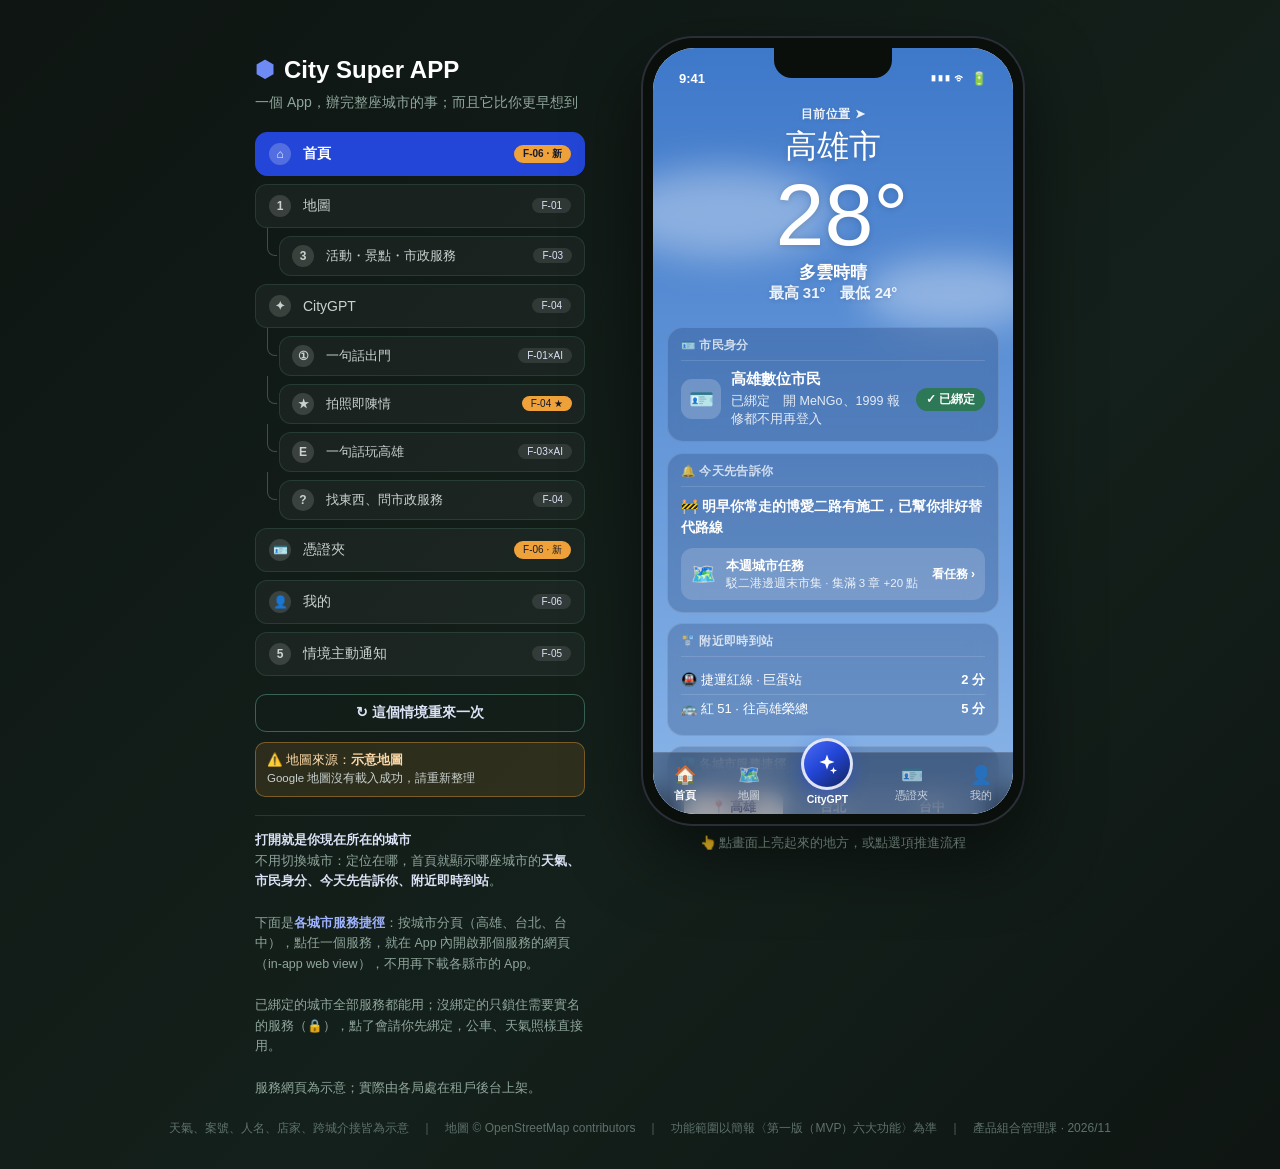
==== commit f39e245a: "v15：頁尾地圖著作權依實際底圖顯示、功能範圍改引用簡報（不再引用 PRD）" ====
--- a/v15/index.html
+++ b/v15/index.html
@@ -28,7 +28,7 @@
     <div class="phone-hint" id="hint">👆 點畫面上亮起來的地方，或點選項推進流程</div>
   </div>
 </div>
-<footer class="app-foot">天氣、案號、人名、店家、跨城介接皆為示意　｜　地圖 © OpenStreetMap contributors　｜　功能範圍以 PRD v5 §6 為準　｜　產品組合管理課 · 2026/11</footer>
+<footer class="app-foot">天氣、案號、人名、店家、跨城介接皆為示意　｜　<span id="mapCredit">地圖 © OpenStreetMap contributors</span>　｜　功能範圍以簡報〈第一版（MVP）六大功能〉為準　｜　產品組合管理課 · 2026/11</footer>
 <script src="../maps_key.js"></script>
 <script src="core.js"></script>
 <script src="city_wallet_me.js"></script>
